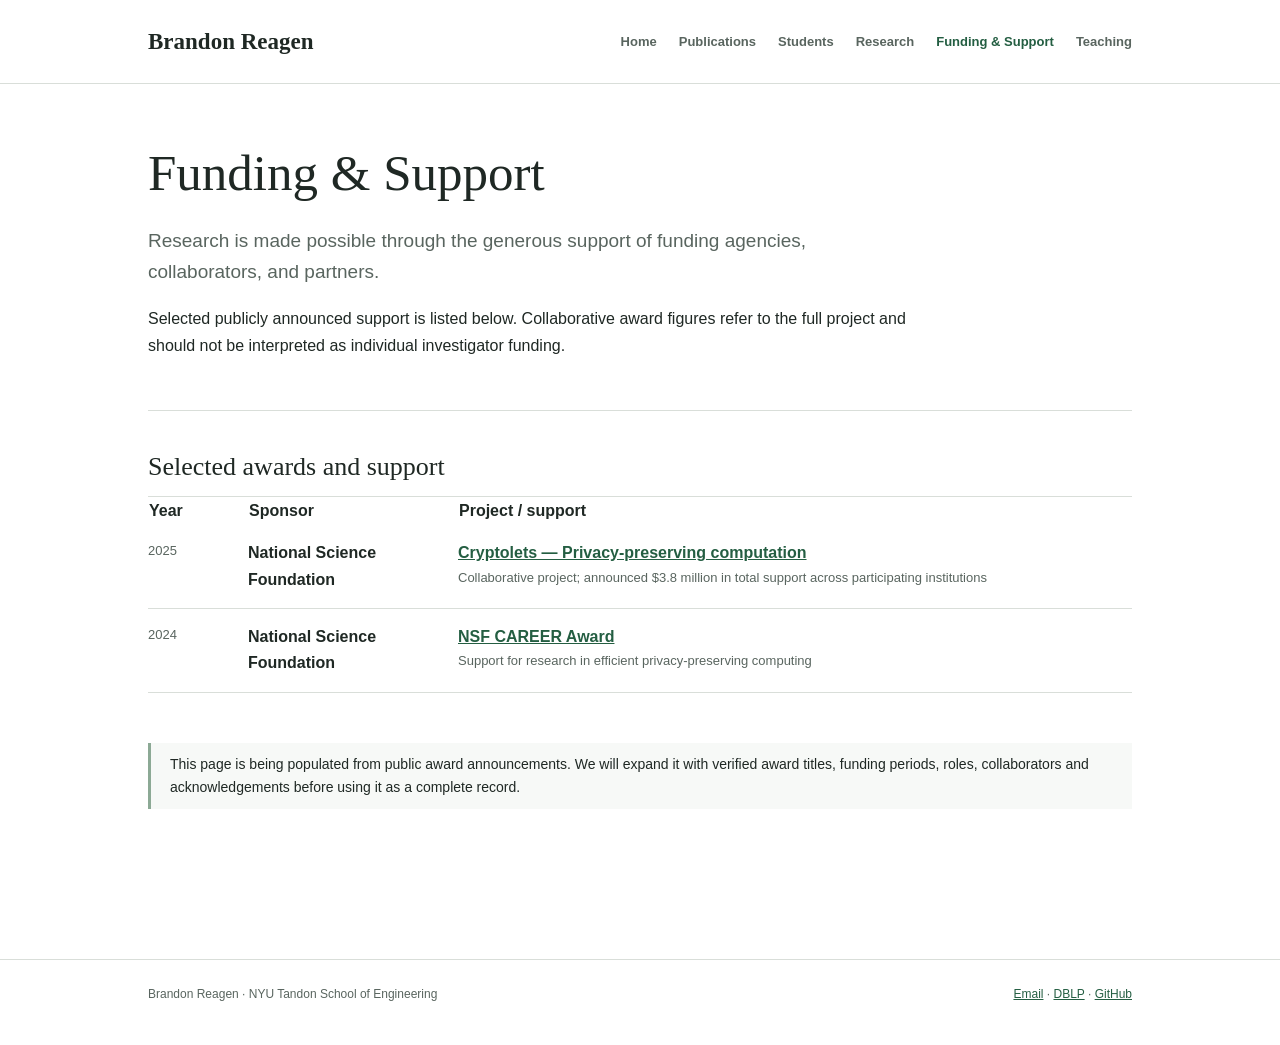
==== funding.html @ 110b50c0 "Add dedicated funding page" ====
<!doctype html><html lang="en"><head><meta charset="utf-8"><meta name="viewport" content="width=device-width,initial-scale=1"><meta name="description" content="Brandon Reagen — research, publications, students and funding at NYU Tandon."><title>Funding & Support | Brandon Reagen</title><link rel="stylesheet" href="styles.css"><script src="content.js" defer></script><script src="site.js" defer></script></head><body><header class="header"><div class="wrap header-inner"><a class="brand" href="index.html">Brandon Reagen</a><nav class="nav" aria-label="Main navigation"><a href="index.html">Home</a><a href="publications.html">Publications</a><a href="students.html">Students</a><a href="research.html">Research</a><a href="funding.html" class="active" aria-current="page">Funding & Support</a><a href="teaching.html">Teaching</a></nav></div></header><main class="wrap main"><section class="intro"><h1>Funding & Support</h1><p class="lead">Research is made possible through the generous support of funding agencies, collaborators, and partners.</p><p>Selected publicly announced support is listed below. Collaborative award figures refer to the full project and should not be interpreted as individual investigator funding.</p></section><section class="section"><div class="section-heading"><h2>Selected awards and support</h2></div><table class="info-table"><thead><tr><th style="text-align:left">Year</th><th style="text-align:left">Sponsor</th><th style="text-align:left">Project / support</th></tr></thead><tbody id="funding-list"></tbody></table></section><section class="section"><div class="callout">This page is being populated from public award announcements. We will expand it with verified award titles, funding periods, roles, collaborators and acknowledgements before using it as a complete record.</div></section></main><footer class="footer"><div class="wrap"><span>Brandon Reagen · NYU Tandon School of Engineering</span><span><a href="mailto:brandon.reagen@nyu.edu">Email</a> · <a href="https://dblp.org/pid/135/8203">DBLP</a> · <a href="https://github.com/pbr-nyu">GitHub</a></span></div></footer></body></html>
---- styles.css ----
:root{--ink:#1f2824;--muted:#59655f;--line:#d9ded9;--bg:#fff;--link:#245e42}*{box-sizing:border-box}html{scroll-behavior:smooth}body{margin:0;background:var(--bg);color:var(--ink);font:16px/1.65 Arial,Helvetica,sans-serif}a{color:var(--link)}a:focus-visible,button:focus-visible,input:focus-visible{outline:3px solid #659879;outline-offset:3px}.wrap{max-width:1040px;padding:0 28px;margin:auto}.header{border-bottom:1px solid var(--line)}.header-inner{display:flex;justify-content:space-between;align-items:center;gap:24px;min-height:83px}.brand{font-family:Georgia,serif;font-size:23px;color:var(--ink);text-decoration:none;font-weight:bold;white-space:nowrap}.nav{display:flex;gap:22px;align-items:center;flex-wrap:wrap}.nav a{font-size:13px;font-weight:600;text-decoration:none;color:var(--muted)}.nav a:hover,.nav a.active{color:var(--link)}h1,h2,h3{line-height:1.25}h1{font-family:Georgia,serif;font-size:clamp(34px,5vw,51px);font-weight:normal;margin:0 0 19px}h2{font-family:Georgia,serif;font-size:26px;font-weight:normal;margin:0 0 16px}h3{font-size:17px}.lead{font-size:19px;color:var(--muted);max-width:810px}.main{padding-top:58px;padding-bottom:100px}.intro{padding-bottom:35px;border-bottom:1px solid var(--line);margin-bottom:40px}.intro p{max-width:760px}.eyebrow{font-size:12px;font-weight:700;text-transform:uppercase;letter-spacing:.12em;color:#62806d}.section{margin:0 0 50px}.section-heading{border-bottom:1px solid var(--line);padding-bottom:12px;display:flex;justify-content:space-between;align-items:baseline;gap:15px}.section-heading h2{margin:0}.section-heading a{font-size:13px}.columns{display:grid;grid-template-columns:1fr 1fr;gap:50px}.entries{list-style:none;margin:0;padding:0}.entries>li{padding:15px 0;border-bottom:1px solid #edf0ed}.entries strong{display:block;font-weight:600}.entries small,.subtle{color:var(--muted);font-size:13px}.entries a{text-decoration:none}.entries a:hover{text-decoration:underline}.year-heading{font:normal 22px Georgia,serif;margin:35px 0 6px}.pub-entry{border-bottom:1px solid #e8ebe8;padding:16px 0;display:grid;grid-template-columns:110px 1fr;gap:15px}.pub-entry .venue{color:var(--link);font-size:13px;font-weight:bold}.pub-entry strong{font-size:16px}.pub-entry p{margin:5px 0;color:var(--muted);font-size:13px}.pub-entry a{text-decoration:none}.pub-entry a:hover{text-decoration:underline}.filters{display:flex;gap:12px;flex-wrap:wrap;margin:25px 0}.filters input,.filters select{padding:11px 14px;border:1px solid var(--line);font-size:14px;background:white;border-radius:3px}.filters input{min-width:290px;flex:1}.info-table{width:100%;border-collapse:collapse}.info-table td{padding:15px 9px 15px 0;border-bottom:1px solid var(--line);vertical-align:top}.info-table td:first-child{width:100px;color:var(--muted);font-size:13px}.info-table td:nth-child(2){width:210px;font-weight:bold}.callout{border-left:3px solid #8ca995;padding:10px 19px;background:#f7f9f7;font-size:14px}.footer{border-top:1px solid var(--line);padding:25px 0 40px;color:var(--muted);font-size:12px}.footer .wrap{display:flex;justify-content:space-between;gap:20px;flex-wrap:wrap}.placeholder{color:var(--muted);font-size:13px}.hero-links{display:flex;gap:18px;flex-wrap:wrap;margin-top:25px;font-weight:600;font-size:14px}@media(max-width:760px){.header-inner{align-items:start;flex-direction:column;padding-top:20px;padding-bottom:18px;gap:12px}.nav{gap:10px 20px}.main{padding-top:36px}.columns{grid-template-columns:1fr;gap:8px}.info-table td:first-child{width:65px}.info-table td:nth-child(2){width:130px}.pub-entry{grid-template-columns:1fr;gap:3px}.section-heading{align-items:start;flex-direction:column}}
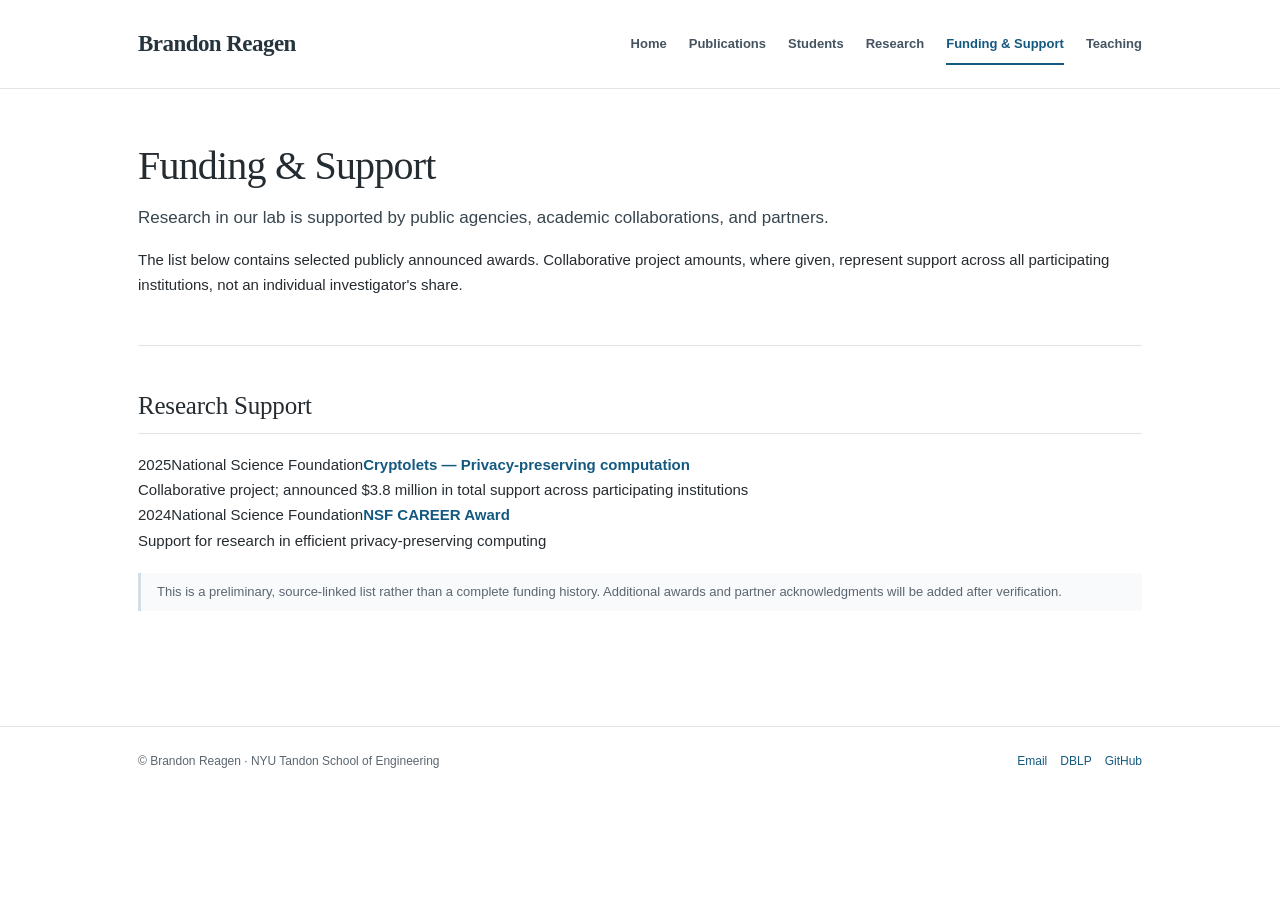
==== commit 39fdf50f: "Align funding.html with academic faculty site layout" ====
--- a/funding.html
+++ b/funding.html
@@ -1 +1 @@
-<!doctype html><html lang="en"><head><meta charset="utf-8"><meta name="viewport" content="width=device-width,initial-scale=1"><meta name="description" content="Brandon Reagen — research, publications, students and funding at NYU Tandon."><title>Funding & Support | Brandon Reagen</title><link rel="stylesheet" href="styles.css"><script src="content.js" defer></script><script src="site.js" defer></script></head><body><header class="header"><div class="wrap header-inner"><a class="brand" href="index.html">Brandon Reagen</a><nav class="nav" aria-label="Main navigation"><a href="index.html">Home</a><a href="publications.html">Publications</a><a href="students.html">Students</a><a href="research.html">Research</a><a href="funding.html" class="active" aria-current="page">Funding & Support</a><a href="teaching.html">Teaching</a></nav></div></header><main class="wrap main"><section class="intro"><h1>Funding & Support</h1><p class="lead">Research is made possible through the generous support of funding agencies, collaborators, and partners.</p><p>Selected publicly announced support is listed below. Collaborative award figures refer to the full project and should not be interpreted as individual investigator funding.</p></section><section class="section"><div class="section-heading"><h2>Selected awards and support</h2></div><table class="info-table"><thead><tr><th style="text-align:left">Year</th><th style="text-align:left">Sponsor</th><th style="text-align:left">Project / support</th></tr></thead><tbody id="funding-list"></tbody></table></section><section class="section"><div class="callout">This page is being populated from public award announcements. We will expand it with verified award titles, funding periods, roles, collaborators and acknowledgements before using it as a complete record.</div></section></main><footer class="footer"><div class="wrap"><span>Brandon Reagen · NYU Tandon School of Engineering</span><span><a href="mailto:brandon.reagen@nyu.edu">Email</a> · <a href="https://dblp.org/pid/135/8203">DBLP</a> · <a href="https://github.com/pbr-nyu">GitHub</a></span></div></footer></body></html>+<!doctype html><html lang="en"><head><meta charset="utf-8"><meta name="viewport" content="width=device-width, initial-scale=1"><meta name="description" content="Brandon Reagen — computer architecture, hardware acceleration, privacy-preserving computing, publications and students at NYU Tandon."><title>Funding & Support | Brandon Reagen</title><link rel="stylesheet" href="styles.css"><script src="content.js" defer></script><script src="site.js" defer></script></head><body><a class="skip-link" href="#main">Skip to content</a><header class="site-header"><div class="site-width header-content"><a class="brand" href="index.html">Brandon Reagen</a><nav class="site-nav" aria-label="Main navigation"><a href="index.html">Home</a><a href="publications.html">Publications</a><a href="students.html">Students</a><a href="research.html">Research</a><a href="funding.html" aria-current="page">Funding & Support</a><a href="teaching.html">Teaching</a></nav></div></header><main id="main" class="site-width site-main"><section class="intro"><h1>Funding &amp; Support</h1><p class="intro-lead">Research in our lab is supported by public agencies, academic collaborations, and partners.</p><p>The list below contains selected publicly announced awards. Collaborative project amounts, where given, represent support across all participating institutions, not an individual investigator's share.</p></section><section class="content-section"><div class="section-head"><h2>Research Support</h2></div><div id="funding-list"></div><p class="note">This is a preliminary, source-linked list rather than a complete funding history. Additional awards and partner acknowledgments will be added after verification.</p></section></main><footer class="site-footer"><div class="site-width footer-inner"><span>© Brandon Reagen · NYU Tandon School of Engineering</span><span><a href="mailto:brandon.reagen@nyu.edu">Email</a><a href="https://dblp.org/pid/135/8203">DBLP</a><a href="https://github.com/pbr-nyu">GitHub</a></span></div></footer></body></html>
--- a/styles.css
+++ b/styles.css
@@ -1 +1,85 @@
-:root{--ink:#1f2824;--muted:#59655f;--line:#d9ded9;--bg:#fff;--link:#245e42}*{box-sizing:border-box}html{scroll-behavior:smooth}body{margin:0;background:var(--bg);color:var(--ink);font:16px/1.65 Arial,Helvetica,sans-serif}a{color:var(--link)}a:focus-visible,button:focus-visible,input:focus-visible{outline:3px solid #659879;outline-offset:3px}.wrap{max-width:1040px;padding:0 28px;margin:auto}.header{border-bottom:1px solid var(--line)}.header-inner{display:flex;justify-content:space-between;align-items:center;gap:24px;min-height:83px}.brand{font-family:Georgia,serif;font-size:23px;color:var(--ink);text-decoration:none;font-weight:bold;white-space:nowrap}.nav{display:flex;gap:22px;align-items:center;flex-wrap:wrap}.nav a{font-size:13px;font-weight:600;text-decoration:none;color:var(--muted)}.nav a:hover,.nav a.active{color:var(--link)}h1,h2,h3{line-height:1.25}h1{font-family:Georgia,serif;font-size:clamp(34px,5vw,51px);font-weight:normal;margin:0 0 19px}h2{font-family:Georgia,serif;font-size:26px;font-weight:normal;margin:0 0 16px}h3{font-size:17px}.lead{font-size:19px;color:var(--muted);max-width:810px}.main{padding-top:58px;padding-bottom:100px}.intro{padding-bottom:35px;border-bottom:1px solid var(--line);margin-bottom:40px}.intro p{max-width:760px}.eyebrow{font-size:12px;font-weight:700;text-transform:uppercase;letter-spacing:.12em;color:#62806d}.section{margin:0 0 50px}.section-heading{border-bottom:1px solid var(--line);padding-bottom:12px;display:flex;justify-content:space-between;align-items:baseline;gap:15px}.section-heading h2{margin:0}.section-heading a{font-size:13px}.columns{display:grid;grid-template-columns:1fr 1fr;gap:50px}.entries{list-style:none;margin:0;padding:0}.entries>li{padding:15px 0;border-bottom:1px solid #edf0ed}.entries strong{display:block;font-weight:600}.entries small,.subtle{color:var(--muted);font-size:13px}.entries a{text-decoration:none}.entries a:hover{text-decoration:underline}.year-heading{font:normal 22px Georgia,serif;margin:35px 0 6px}.pub-entry{border-bottom:1px solid #e8ebe8;padding:16px 0;display:grid;grid-template-columns:110px 1fr;gap:15px}.pub-entry .venue{color:var(--link);font-size:13px;font-weight:bold}.pub-entry strong{font-size:16px}.pub-entry p{margin:5px 0;color:var(--muted);font-size:13px}.pub-entry a{text-decoration:none}.pub-entry a:hover{text-decoration:underline}.filters{display:flex;gap:12px;flex-wrap:wrap;margin:25px 0}.filters input,.filters select{padding:11px 14px;border:1px solid var(--line);font-size:14px;background:white;border-radius:3px}.filters input{min-width:290px;flex:1}.info-table{width:100%;border-collapse:collapse}.info-table td{padding:15px 9px 15px 0;border-bottom:1px solid var(--line);vertical-align:top}.info-table td:first-child{width:100px;color:var(--muted);font-size:13px}.info-table td:nth-child(2){width:210px;font-weight:bold}.callout{border-left:3px solid #8ca995;padding:10px 19px;background:#f7f9f7;font-size:14px}.footer{border-top:1px solid var(--line);padding:25px 0 40px;color:var(--muted);font-size:12px}.footer .wrap{display:flex;justify-content:space-between;gap:20px;flex-wrap:wrap}.placeholder{color:var(--muted);font-size:13px}.hero-links{display:flex;gap:18px;flex-wrap:wrap;margin-top:25px;font-weight:600;font-size:14px}@media(max-width:760px){.header-inner{align-items:start;flex-direction:column;padding-top:20px;padding-bottom:18px;gap:12px}.nav{gap:10px 20px}.main{padding-top:36px}.columns{grid-template-columns:1fr;gap:8px}.info-table td:first-child{width:65px}.info-table td:nth-child(2){width:130px}.pub-entry{grid-template-columns:1fr;gap:3px}.section-heading{align-items:start;flex-direction:column}}+:root{--text:#252c31;--muted:#5c6670;--link:#145980;--line:#dfe4e8;--soft:#f5f7f8;--max:1060px}
+*,*::before,*::after{box-sizing:border-box}
+html{scroll-behavior:smooth;scroll-padding-top:1rem}
+body{margin:0;background:#fff;color:var(--text);font:15px/1.68 -apple-system,BlinkMacSystemFont,"Segoe UI",Arial,Helvetica,sans-serif}
+a{color:var(--link);text-decoration:none}a:hover{text-decoration:underline}a:focus-visible,button:focus-visible,input:focus-visible,select:focus-visible{outline:3px solid #6e97b0;outline-offset:3px}
+.site-width{max-width:var(--max);margin:0 auto;padding:0 28px}
+.skip-link{position:absolute;left:-999px;top:12px;background:#fff;padding:10px;z-index:50}.skip-link:focus{left:12px}
+.site-header{border-bottom:1px solid var(--line);background:#fff}
+.header-content{display:flex;align-items:center;justify-content:space-between;gap:20px;min-height:88px}
+.brand{font-family:Georgia,"Times New Roman",serif;font-size:23px;font-weight:700;letter-spacing:-.55px;color:#26343e;white-space:nowrap}
+.brand:hover{text-decoration:none}
+.site-nav{display:flex;flex-wrap:wrap;gap:22px;align-items:center}
+.site-nav a{color:#455460;font-size:13px;font-weight:600;padding:10px 0;white-space:nowrap}
+.site-nav a:hover,.site-nav a[aria-current="page"]{color:var(--link);text-decoration:none}
+.site-nav a[aria-current="page"]{box-shadow:inset 0 -2px var(--link)}
+.site-main{padding-top:54px;padding-bottom:95px}
+h1,h2,h3{line-height:1.22}
+h1{font:normal 40px/1.15 Georgia,"Times New Roman",serif;letter-spacing:-.8px;margin:0 0 15px}
+h2{font:normal 25px/1.26 Georgia,"Times New Roman",serif;letter-spacing:-.2px;margin:0 0 15px}
+h3{font-size:17px;margin:0 0 8px}
+p{margin-top:0;margin-bottom:15px}
+.intro{border-bottom:1px solid var(--line);padding-bottom:32px;margin-bottom:34px}
+.intro .intro-lead{font-size:17px;line-height:1.66;max-width:780px;color:#37454e}
+.intro .intro-note{max-width:780px;color:var(--muted)}
+.small-heading{font-size:11px;text-transform:uppercase;letter-spacing:.11em;color:var(--muted);font-weight:700}
+.home-identity{display:grid;grid-template-columns:minmax(0,1fr) 245px;gap:60px}
+.home-identity h1{font-size:43px;margin-top:0}
+.academic-title{font-size:17px;font-weight:600;margin:0 0 5px}
+.affiliation{color:var(--muted);margin-bottom:20px;font-size:14px}
+.profile-links{display:flex;flex-wrap:wrap;gap:10px 20px;margin-top:20px;font-size:13px;font-weight:600}
+.contact-facts{border-left:2px solid #e0e6ea;padding:3px 0 0 21px;font-size:13px;align-self:start}
+.contact-facts strong{display:block;font-size:14px;margin-bottom:9px}
+.contact-facts span{display:block;color:var(--muted);margin-bottom:9px}
+.contact-facts .small-heading{margin:0 0 5px}
+.content-section{margin-top:44px}
+.content-section:first-child{margin-top:0}
+.section-head{display:flex;justify-content:space-between;align-items:baseline;gap:16px;border-bottom:1px solid var(--line);padding-bottom:12px;margin-bottom:18px}
+.section-head h2{margin:0}
+.section-head>a{font-size:12px;font-weight:600;white-space:nowrap}
+.topic-list{margin:10px 0 0;padding-left:21px;max-width:840px}
+.topic-list li{margin:8px 0}
+.news-list,.simple-list{margin:0;padding:0;list-style:none}
+.news-list li{padding:11px 0;border-bottom:1px solid #eef0f1;display:grid;grid-template-columns:70px minmax(0,1fr);gap:14px}
+.news-list time{color:var(--muted);font-size:13px}
+.news-list li:last-child,.simple-list li:last-child{border:0}
+.simple-list li{padding:10px 0;border-bottom:1px solid #eff1f2}
+.two-up{display:grid;grid-template-columns:minmax(0,1fr) minmax(0,1fr);gap:38px}
+.muted{color:var(--muted)}
+.small{font-size:13px}
+.page-aux{font-size:13px;color:var(--muted);margin-top:12px}
+.paper-list{padding:0;list-style:none;margin:0}
+.paper-item{display:grid;grid-template-columns:105px minmax(0,1fr);gap:18px;padding:15px 0;border-bottom:1px solid #edf0f2}
+.paper-item:last-child{border-bottom:0}
+.paper-venue{color:#3f6175;font-size:13px;font-weight:600;line-height:1.4;padding-top:2px}
+.paper-title{font-weight:650;font-size:15px;line-height:1.48}
+.paper-authors{color:#56636c;font-size:13px;margin:4px 0 0}
+.paper-item.compact{grid-template-columns:93px minmax(0,1fr)}
+.pub-year{font:normal 24px Georgia,serif;border-bottom:1px solid var(--line);padding:0 0 9px;margin:31px 0 0}
+.pub-year:first-child{margin-top:12px}
+.filters{display:flex;gap:10px;align-items:center;flex-wrap:wrap;margin:20px 0 26px}
+.filters input,.filters select{border:1px solid #cfd8df;background:#fff;border-radius:3px;padding:10px 12px;font:inherit;font-size:13px;color:var(--text)}
+.filters input{flex:1;min-width:210px;max-width:440px}
+.filters select{min-width:135px}
+.filter-label{font-size:13px;color:var(--muted)}
+.directory{display:grid;grid-template-columns:repeat(2,minmax(0,1fr));gap:0 30px;margin:10px 0 0}
+.person{min-height:72px;border-bottom:1px solid #e9edef;padding:14px 0}
+.person-name{font-size:16px;font-weight:600}
+.person-meta{font-size:12px;color:var(--muted);margin:2px 0}
+.person-link{font-size:12px;margin-top:3px;display:inline-block}
+.subsection-label{font-size:17px;margin:30px 0 0;font-weight:600}
+.funding-entry{display:grid;grid-template-columns:88px minmax(0,1fr);gap:17px;border-bottom:1px solid #e8edf0;padding:19px 0}
+.funding-entry:first-of-type{padding-top:5px}
+.funding-entry time{font-size:13px;color:var(--muted)}
+.funding-entry h3{font-size:16px;margin:0 0 4px}
+.funding-entry .sponsor{font-size:13px;font-weight:600;color:#4b5c67;margin-bottom:5px}
+.funding-entry .details{color:var(--muted);font-size:13px;margin:4px 0}
+.note{border-left:3px solid #d2dde5;padding:8px 16px;color:var(--muted);background:#f9fafb;font-size:13px;margin:20px 0}
+.teacher-list{padding-left:21px}
+.teacher-list li{margin:8px 0}
+.site-footer{border-top:1px solid var(--line);background:#fff;padding:24px 0 38px;color:var(--muted);font-size:12px}
+.footer-inner{display:flex;justify-content:space-between;gap:14px;flex-wrap:wrap}
+.footer-inner a{margin-left:13px}
+@media(max-width:900px){.header-content{align-items:flex-start;flex-direction:column;gap:8px;padding-top:21px;padding-bottom:15px}.site-nav{gap:4px 20px}.home-identity{grid-template-columns:1fr;gap:24px}.contact-facts{border-left:0;border-top:1px solid var(--line);padding:15px 0 0;display:grid;grid-template-columns:repeat(2,1fr);gap:0 18px}}
+@media(max-width:600px){.site-width{padding-left:19px;padding-right:19px}.site-main{padding-top:33px;padding-bottom:60px}h1,.home-identity h1{font-size:34px}.site-nav{gap:0 16px}.site-nav a{font-size:12px}.two-up,.directory{grid-template-columns:1fr;gap:0}.paper-item,.paper-item.compact{grid-template-columns:1fr;gap:3px}.paper-venue{font-size:12px}.section-head{align-items:flex-start;flex-direction:column;gap:6px}.news-list li{grid-template-columns:52px 1fr;gap:10px}.funding-entry{grid-template-columns:58px 1fr;gap:12px}.contact-facts{grid-template-columns:1fr}.footer-inner{flex-direction:column}}
+@media(prefers-reduced-motion:reduce){html{scroll-behavior:auto}}
